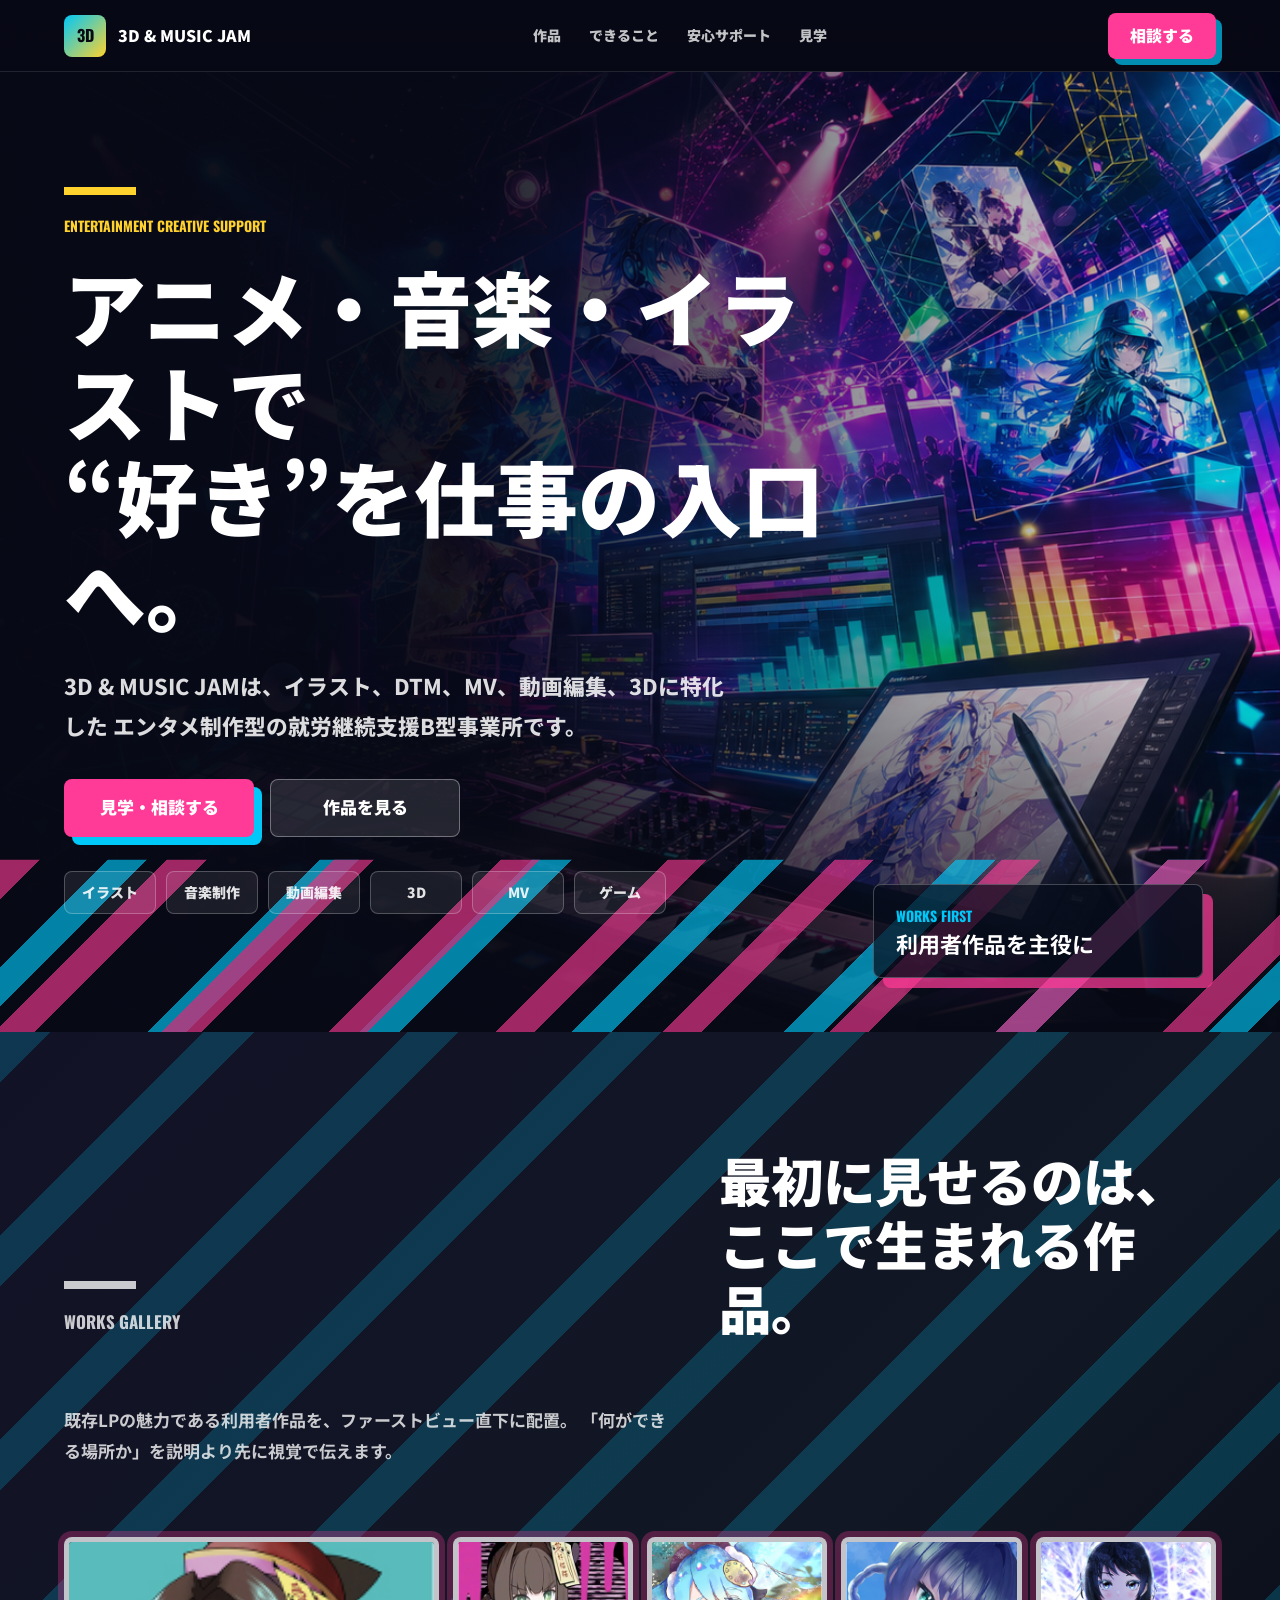
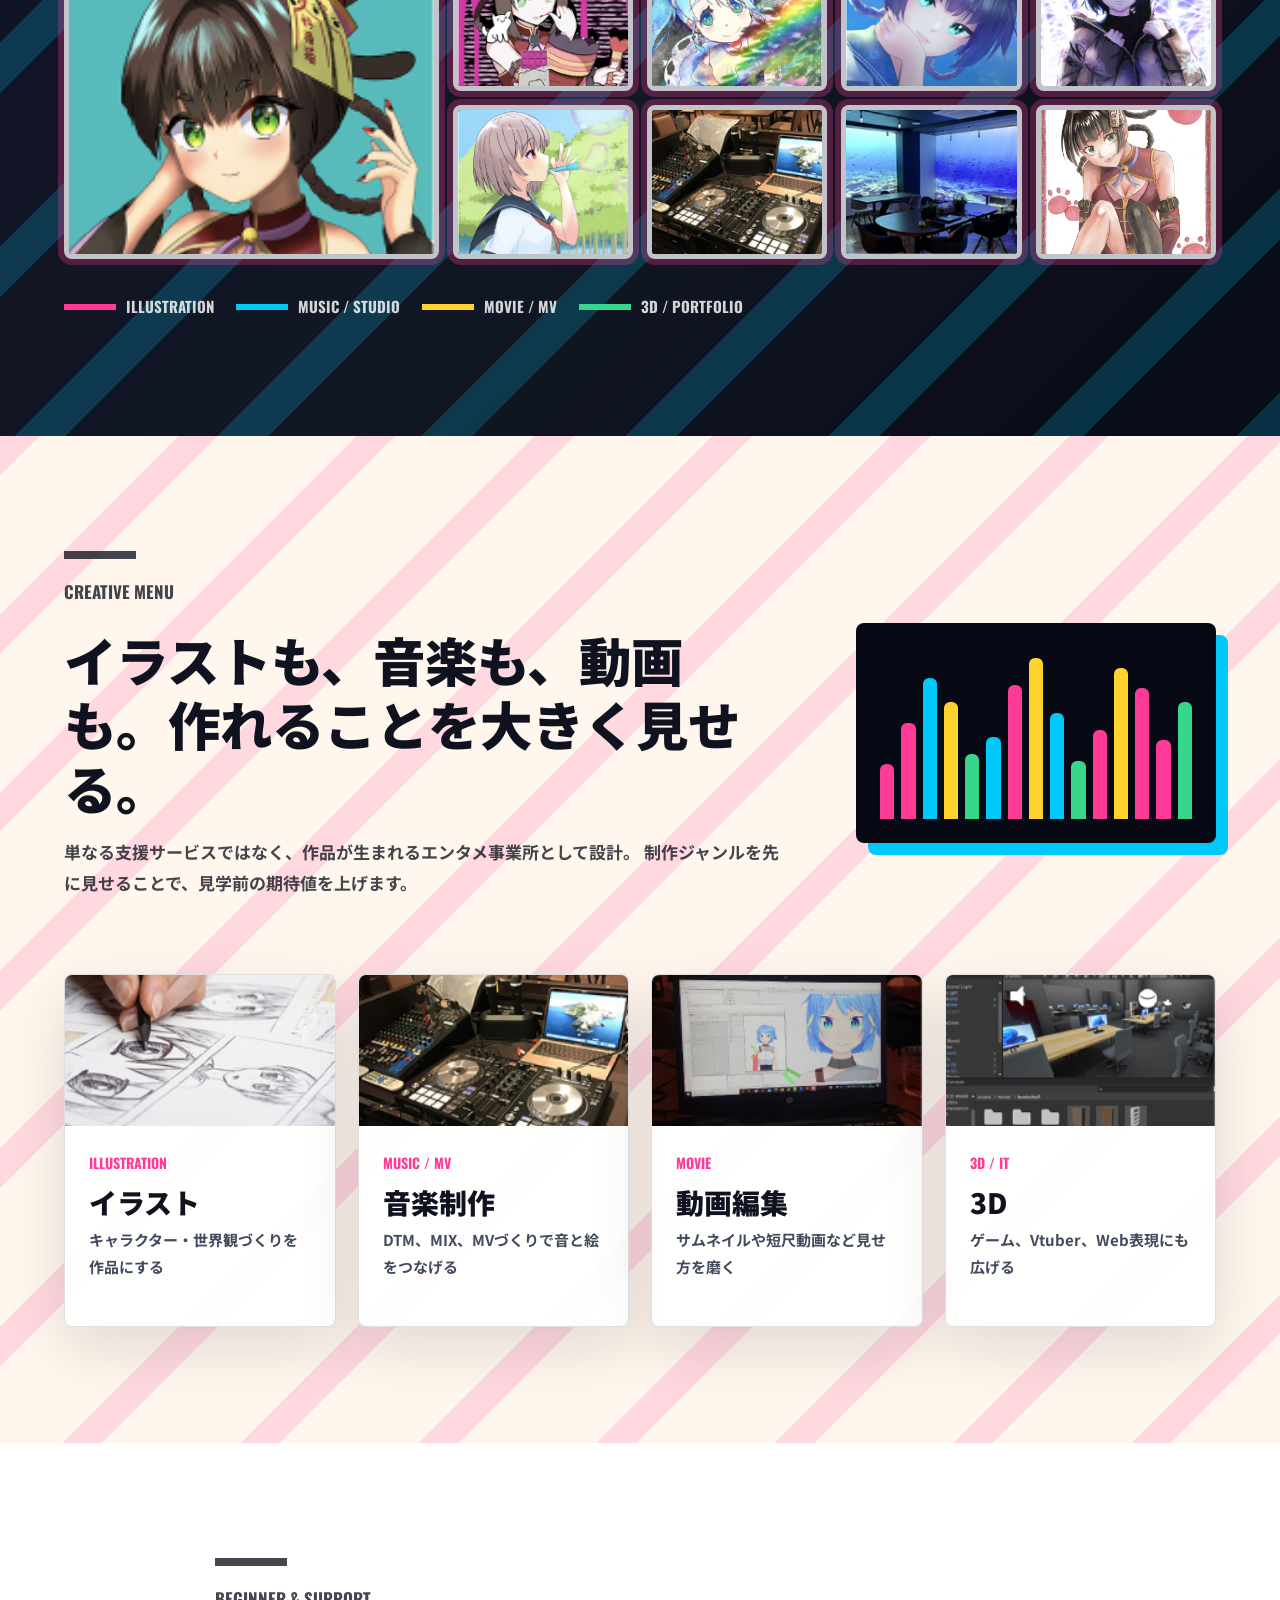
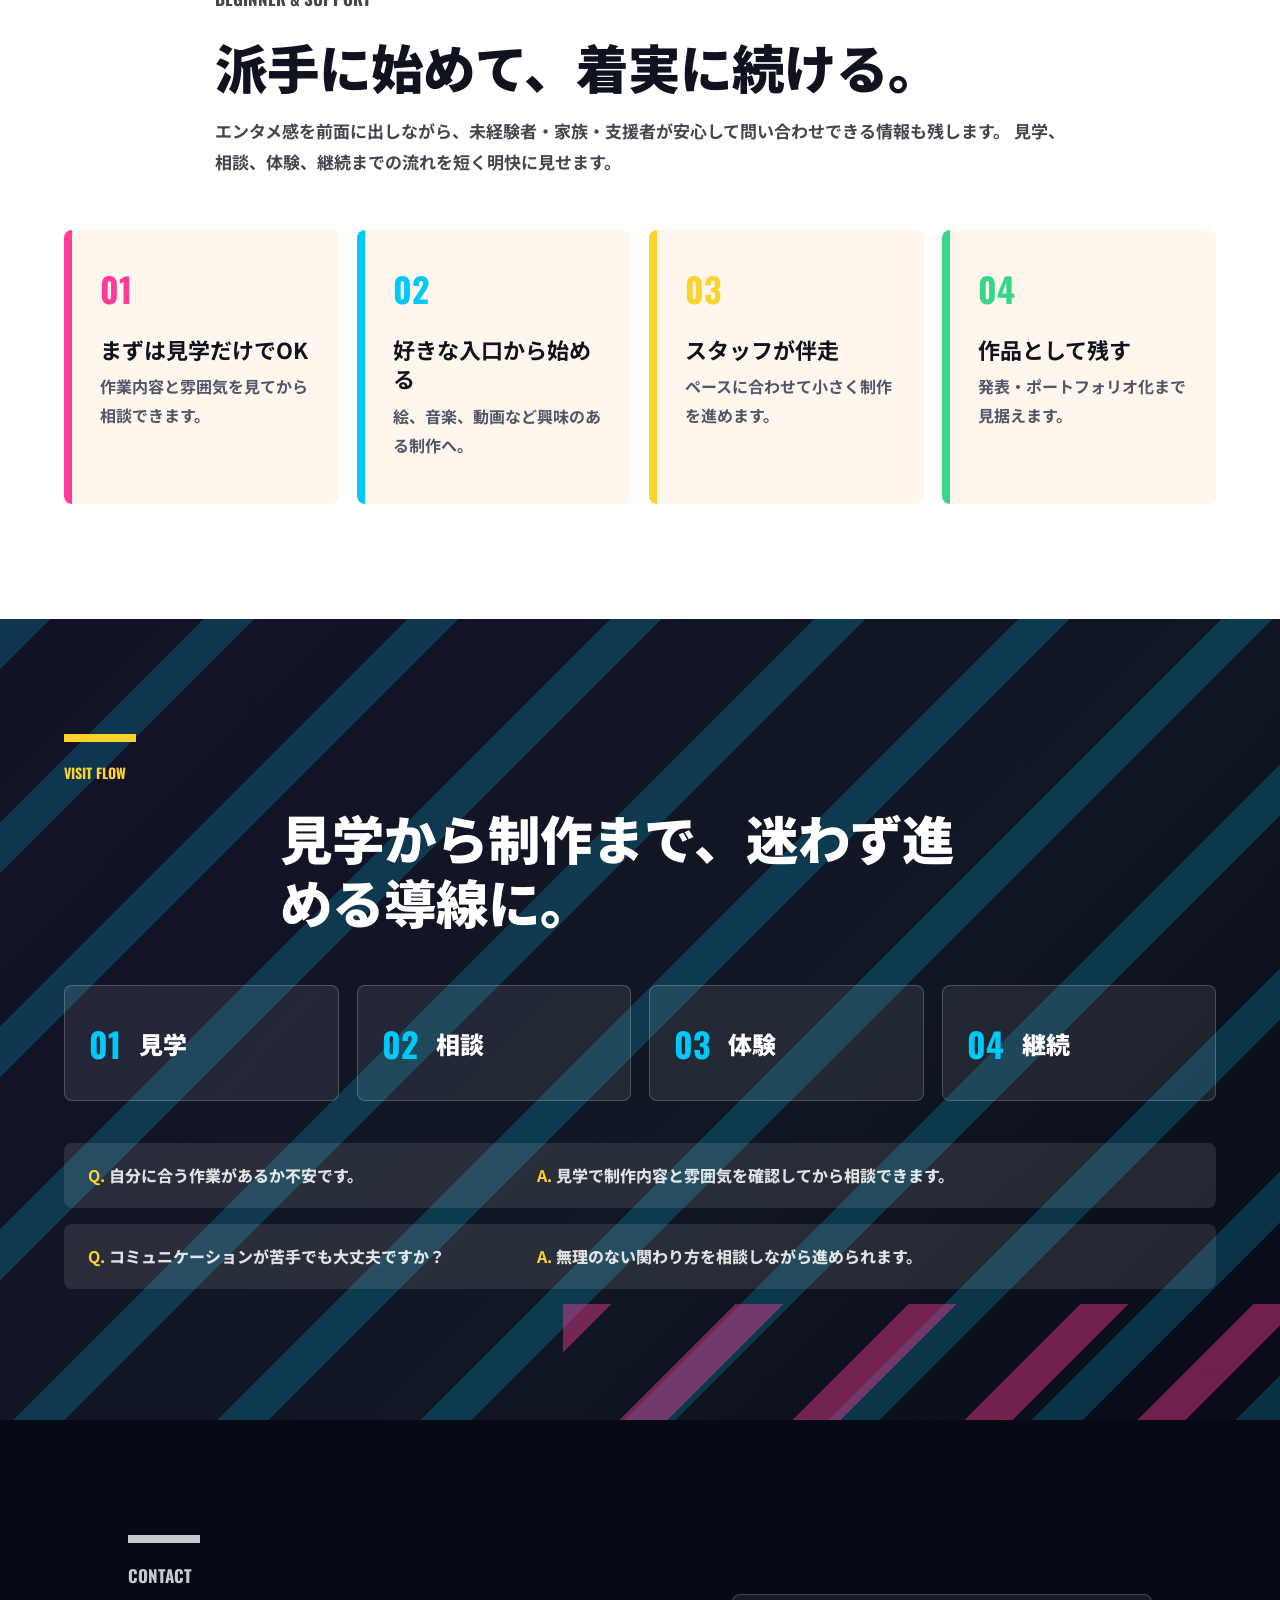
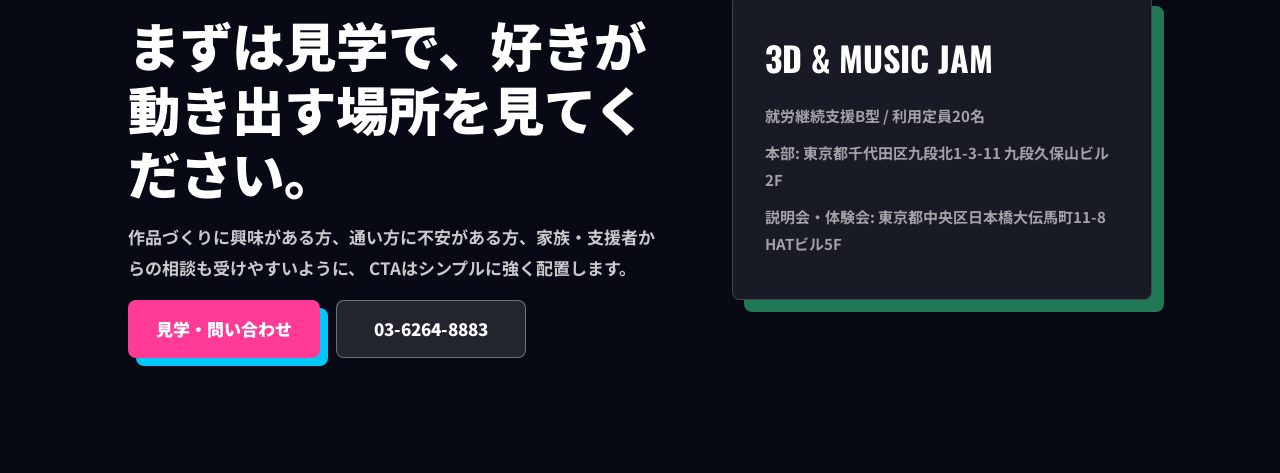
==== lp/index.html @ 881ea9aa "Add Music Jam LP assets and banners" ====
<!doctype html>
<html lang="ja">
  <head>
    <meta charset="utf-8">
    <meta name="viewport" content="width=device-width, initial-scale=1">
    <title>3D & MUSIC JAM | エンタメ制作型 就労継続支援B型</title>
    <meta
      name="description"
      content="3D & MUSIC JAMは、イラスト・音楽制作・動画編集・3D・MV制作に取り組めるエンタメ制作型の就労継続支援B型事業所です。"
    >
    <link rel="preconnect" href="https://fonts.googleapis.com">
    <link rel="preconnect" href="https://fonts.gstatic.com" crossorigin>
    <link
      href="https://fonts.googleapis.com/css2?family=Noto+Sans+JP:wght@500;700;900&family=Oswald:wght@600;700&display=swap"
      rel="stylesheet"
    >
    <link rel="stylesheet" href="./styles.css">
  </head>
  <body>
    <header class="site-header">
      <a class="brand" href="#top" aria-label="3D & MUSIC JAM トップへ">
        <span class="brand-mark">3D</span>
        <span>3D & MUSIC JAM</span>
      </a>
      <nav class="site-nav" aria-label="主要ナビゲーション">
        <a href="#works">作品</a>
        <a href="#creative">できること</a>
        <a href="#support">安心サポート</a>
        <a href="#contact">見学</a>
      </nav>
      <a class="header-cta" href="#contact">相談する</a>
    </header>

    <main id="top">
      <section class="hero" aria-labelledby="hero-title">
        <img
          class="hero-bg"
          src="./assets/hero-entertainment-image2.png"
          alt=""
          aria-hidden="true"
        >
        <div class="hero-shade" aria-hidden="true"></div>
        <div class="hero-grid" aria-hidden="true"></div>
        <div class="hero-inner">
          <p class="eyebrow">ENTERTAINMENT CREATIVE SUPPORT</p>
          <h1 id="hero-title">アニメ・音楽・イラストで<br>“好き”を仕事の入口へ。</h1>
          <p class="hero-lead">
            3D & MUSIC JAMは、イラスト、DTM、MV、動画編集、3Dに特化した
            エンタメ制作型の就労継続支援B型事業所です。
          </p>
          <div class="hero-actions">
            <a class="button button-primary" href="#contact">見学・相談する</a>
            <a class="button button-ghost" href="#works">作品を見る</a>
          </div>
          <ul class="hero-tags" aria-label="制作ジャンル">
            <li>イラスト</li>
            <li>音楽制作</li>
            <li>動画編集</li>
            <li>3D</li>
            <li>MV</li>
            <li>ゲーム</li>
          </ul>
        </div>
        <div class="hero-proof" aria-label="LP改良ポイント">
          <span>WORKS FIRST</span>
          <strong>利用者作品を主役に</strong>
        </div>
      </section>

      <section id="works" class="section section-dark works-section" aria-labelledby="works-title">
        <div class="section-head">
          <p class="eyebrow cyan">WORKS GALLERY</p>
          <h2 id="works-title">最初に見せるのは、ここで生まれる作品。</h2>
          <p>
            既存LPの魅力である利用者作品を、ファーストビュー直下に配置。
            「何ができる場所か」を説明より先に視覚で伝えます。
          </p>
        </div>
        <div class="works-grid">
          <img class="work large" src="../assets/musicjam/pc_area04_1.jpg" alt="利用者作品のキャラクターイラスト">
          <img src="../assets/musicjam/pc_area04_2.jpg" alt="利用者作品のイラスト">
          <img src="../assets/musicjam/pc_area04_3.jpg" alt="利用者作品の水彩調イラスト">
          <img src="../assets/musicjam/pc_area04_4.jpg" alt="利用者作品のキャラクターイラスト">
          <img src="../assets/musicjam/pc_area04_5.jpg" alt="利用者作品の人物イラスト">
          <img src="../assets/musicjam/pc_area04_6.jpg" alt="利用者作品のキャラクターイラスト">
          <img src="../assets/musicjam/pc_area05_5.jpg" alt="音楽制作機材の写真">
          <img src="../assets/musicjam/pc_area05_9.jpg" alt="プロジェクション映像の作品例">
          <img src="../assets/musicjam/pc_area05_img2.jpg" alt="3D制作画面の写真">
        </div>
        <div class="legend">
          <span class="pink"></span>ILLUSTRATION
          <span class="cyan"></span>MUSIC / STUDIO
          <span class="yellow"></span>MOVIE / MV
          <span class="green"></span>3D / PORTFOLIO
        </div>
      </section>

      <section id="creative" class="section section-light" aria-labelledby="creative-title">
        <div class="split">
          <div>
            <p class="eyebrow pink">CREATIVE MENU</p>
            <h2 id="creative-title">イラストも、音楽も、動画も。作れることを大きく見せる。</h2>
            <p>
              単なる支援サービスではなく、作品が生まれるエンタメ事業所として設計。
              制作ジャンルを先に見せることで、見学前の期待値を上げます。
            </p>
          </div>
          <div class="signal-panel" aria-hidden="true">
            <span></span><span></span><span></span><span></span><span></span>
            <span></span><span></span><span></span><span></span><span></span>
            <span></span><span></span><span></span><span></span><span></span>
          </div>
        </div>
        <div class="menu-grid">
          <article class="menu-card">
            <img src="../assets/musicjam/pc_area05_1.jpg" alt="イラスト制作の作品例">
            <p>ILLUSTRATION</p>
            <h3>イラスト</h3>
            <span>キャラクター・世界観づくりを作品にする</span>
          </article>
          <article class="menu-card">
            <img src="../assets/musicjam/pc_area05_5.jpg" alt="音楽制作機材">
            <p>MUSIC / MV</p>
            <h3>音楽制作</h3>
            <span>DTM、MIX、MVづくりで音と絵をつなげる</span>
          </article>
          <article class="menu-card">
            <img src="../assets/musicjam/pc_area05_4.jpg" alt="動画編集のイメージ">
            <p>MOVIE</p>
            <h3>動画編集</h3>
            <span>サムネイルや短尺動画など見せ方を磨く</span>
          </article>
          <article class="menu-card">
            <img src="../assets/musicjam/pc_area05_7.jpg" alt="3D制作の画面">
            <p>3D / IT</p>
            <h3>3D</h3>
            <span>ゲーム、Vtuber、Web表現にも広げる</span>
          </article>
        </div>
      </section>

      <section id="support" class="section support-section" aria-labelledby="support-title">
        <div class="support-copy">
          <p class="eyebrow green">BEGINNER & SUPPORT</p>
          <h2 id="support-title">派手に始めて、着実に続ける。</h2>
          <p>
            エンタメ感を前面に出しながら、未経験者・家族・支援者が安心して問い合わせできる情報も残します。
            見学、相談、体験、継続までの流れを短く明快に見せます。
          </p>
        </div>
        <div class="steps">
          <article>
            <span>01</span>
            <h3>まずは見学だけでOK</h3>
            <p>作業内容と雰囲気を見てから相談できます。</p>
          </article>
          <article>
            <span>02</span>
            <h3>好きな入口から始める</h3>
            <p>絵、音楽、動画など興味のある制作へ。</p>
          </article>
          <article>
            <span>03</span>
            <h3>スタッフが伴走</h3>
            <p>ペースに合わせて小さく制作を進めます。</p>
          </article>
          <article>
            <span>04</span>
            <h3>作品として残す</h3>
            <p>発表・ポートフォリオ化まで見据えます。</p>
          </article>
        </div>
      </section>

      <section class="section section-dark flow-section" aria-labelledby="flow-title">
        <p class="eyebrow yellow">VISIT FLOW</p>
        <h2 id="flow-title">見学から制作まで、迷わず進める導線に。</h2>
        <div class="flow-row" aria-label="見学から継続までの流れ">
          <div><span>01</span>見学</div>
          <div><span>02</span>相談</div>
          <div><span>03</span>体験</div>
          <div><span>04</span>継続</div>
        </div>
        <div class="faq-strip">
          <p><strong>Q.</strong> 自分に合う作業があるか不安です。</p>
          <p><strong>A.</strong> 見学で制作内容と雰囲気を確認してから相談できます。</p>
        </div>
        <div class="faq-strip">
          <p><strong>Q.</strong> コミュニケーションが苦手でも大丈夫ですか？</p>
          <p><strong>A.</strong> 無理のない関わり方を相談しながら進められます。</p>
        </div>
      </section>

      <section id="contact" class="section cta-section" aria-labelledby="contact-title">
        <div>
          <p class="eyebrow cyan">CONTACT</p>
          <h2 id="contact-title">まずは見学で、好きが動き出す場所を見てください。</h2>
          <p>
            作品づくりに興味がある方、通い方に不安がある方、家族・支援者からの相談も受けやすいように、
            CTAはシンプルに強く配置します。
          </p>
          <div class="hero-actions">
            <a class="button button-primary" href="https://musicjam.jp/#contact">見学・問い合わせ</a>
            <a class="button button-ghost" href="tel:0362648883">03-6264-8883</a>
          </div>
        </div>
        <div class="access-box">
          <h3>3D & MUSIC JAM</h3>
          <p>就労継続支援B型 / 利用定員20名</p>
          <p>本部: 東京都千代田区九段北1-3-11 九段久保山ビル2F</p>
          <p>説明会・体験会: 東京都中央区日本橋大伝馬町11-8 HATビル5F</p>
        </div>
      </section>
    </main>
  </body>
</html>
---- lp/styles.css ----
:root {
  --ink: #10131f;
  --night: #070915;
  --night-2: #111022;
  --panel: #191b2d;
  --paper: #fff7ed;
  --white: #ffffff;
  --muted: #aeb5c6;
  --pink: #ff3b97;
  --cyan: #00c8f8;
  --yellow: #ffd22e;
  --green: #36d78b;
  --orange: #ff7a35;
  --violet: #7957ff;
  --max: 1180px;
}

* {
  box-sizing: border-box;
}

html {
  scroll-behavior: smooth;
}

body {
  margin: 0;
  color: var(--ink);
  background: var(--night);
  font-family: "Noto Sans JP", system-ui, sans-serif;
  line-height: 1.8;
}

img {
  display: block;
  max-width: 100%;
}

a {
  color: inherit;
  text-decoration: none;
}

.site-header {
  position: sticky;
  top: 0;
  z-index: 20;
  display: flex;
  align-items: center;
  justify-content: space-between;
  gap: 24px;
  min-height: 72px;
  padding: 0 5vw;
  color: var(--white);
  background: rgba(7, 9, 21, 0.86);
  border-bottom: 1px solid rgba(255, 255, 255, 0.11);
  backdrop-filter: blur(18px);
}

.brand {
  display: inline-flex;
  align-items: center;
  gap: 12px;
  font-weight: 900;
  letter-spacing: 0;
}

.brand-mark {
  display: grid;
  place-items: center;
  width: 42px;
  height: 42px;
  color: var(--night);
  background: linear-gradient(135deg, var(--cyan), var(--yellow));
  border-radius: 8px;
  font-family: "Oswald", sans-serif;
}

.site-nav {
  display: flex;
  align-items: center;
  gap: 28px;
  color: rgba(255, 255, 255, 0.76);
  font-size: 14px;
  font-weight: 900;
}

.site-nav a:hover {
  color: var(--white);
}

.header-cta {
  display: inline-flex;
  align-items: center;
  justify-content: center;
  min-height: 46px;
  padding: 0 22px;
  border-radius: 8px;
  background: var(--pink);
  color: var(--white);
  font-weight: 900;
  box-shadow: 6px 6px 0 rgba(0, 200, 248, 0.7);
}

.hero {
  position: relative;
  min-height: calc(88svh - 72px);
  overflow: hidden;
  color: var(--white);
  background: var(--night);
}

.hero-bg {
  position: absolute;
  inset: 0;
  width: 100%;
  height: 100%;
  object-fit: cover;
  object-position: center right;
}

.hero-shade {
  position: absolute;
  inset: 0;
  background:
    linear-gradient(90deg, rgba(7, 9, 21, 0.99) 0%, rgba(7, 9, 21, 0.94) 35%, rgba(7, 9, 21, 0.42) 67%, rgba(7, 9, 21, 0.12) 100%),
    linear-gradient(0deg, rgba(7, 9, 21, 0.95) 0%, rgba(7, 9, 21, 0) 36%);
}

.hero-grid {
  position: absolute;
  inset: auto 0 0;
  height: 28%;
  background:
    repeating-linear-gradient(135deg, rgba(255, 59, 151, 0.78) 0 28px, transparent 28px 118px),
    repeating-linear-gradient(135deg, transparent 0 76px, rgba(0, 200, 248, 0.82) 76px 104px, transparent 104px 150px);
  opacity: 0.78;
  transform: translateY(36%);
}

.hero-inner {
  position: relative;
  z-index: 2;
  width: min(var(--max), 90vw);
  padding: clamp(80px, 9vw, 136px) 0 118px;
  margin: 0 auto;
}

.eyebrow {
  position: relative;
  margin: 0 0 20px;
  color: var(--yellow);
  font-family: "Oswald", sans-serif;
  font-size: 14px;
  font-weight: 700;
  letter-spacing: 0;
  text-transform: uppercase;
}

.eyebrow::before {
  display: block;
  width: 72px;
  height: 8px;
  margin-bottom: 18px;
  background: currentColor;
  content: "";
}

.cyan {
  color: var(--cyan);
}

.pink {
  color: var(--pink);
}

.yellow {
  color: var(--yellow);
}

.green {
  color: var(--green);
}

h1,
h2,
h3,
p {
  margin-top: 0;
}

h1 {
  max-width: 760px;
  margin-bottom: 28px;
  font-size: clamp(44px, 6.4vw, 90px);
  line-height: 1.16;
  font-weight: 900;
}

.hero-lead {
  max-width: 670px;
  margin-bottom: 34px;
  color: rgba(255, 255, 255, 0.86);
  font-size: clamp(18px, 1.7vw, 24px);
  font-weight: 800;
}

.hero-actions {
  display: flex;
  flex-wrap: wrap;
  gap: 16px;
  align-items: center;
}

.button {
  display: inline-flex;
  align-items: center;
  justify-content: center;
  min-height: 58px;
  min-width: 190px;
  padding: 0 28px;
  border-radius: 8px;
  font-size: 17px;
  font-weight: 900;
  transition: transform 160ms ease, box-shadow 160ms ease, background 160ms ease;
}

.button:hover {
  transform: translate(-2px, -2px);
}

.button-primary {
  color: var(--white);
  background: var(--pink);
  box-shadow: 8px 8px 0 var(--cyan);
}

.button-ghost {
  color: var(--white);
  background: rgba(255, 255, 255, 0.11);
  border: 1px solid rgba(255, 255, 255, 0.35);
}

.hero-tags {
  display: flex;
  flex-wrap: wrap;
  gap: 10px;
  max-width: 680px;
  padding: 0;
  margin: 34px 0 0;
  list-style: none;
}

.hero-tags li {
  min-width: 92px;
  padding: 8px 14px;
  border: 1px solid rgba(255, 255, 255, 0.24);
  border-radius: 8px;
  color: rgba(255, 255, 255, 0.88);
  background: rgba(255, 255, 255, 0.08);
  font-size: 14px;
  font-weight: 900;
  text-align: center;
}

.hero-proof {
  position: absolute;
  right: 6vw;
  bottom: 54px;
  z-index: 3;
  width: min(330px, 34vw);
  padding: 18px 22px;
  border: 1px solid rgba(255, 255, 255, 0.24);
  border-radius: 8px;
  color: var(--white);
  background: rgba(8, 13, 28, 0.72);
  box-shadow: 10px 10px 0 rgba(255, 59, 151, 0.72);
}

.hero-proof span {
  display: block;
  color: var(--cyan);
  font-family: "Oswald", sans-serif;
  font-size: 14px;
  font-weight: 700;
}

.hero-proof strong {
  display: block;
  font-size: 22px;
  line-height: 1.4;
}

.section {
  position: relative;
  padding: clamp(76px, 9vw, 132px) 5vw;
}

.section-dark {
  color: var(--white);
  background:
    repeating-linear-gradient(135deg, rgba(0, 200, 248, 0.2) 0 36px, transparent 36px 144px),
    linear-gradient(135deg, #121226 0%, #111724 58%, #090b16 100%);
}

.section-light {
  color: var(--ink);
  background:
    repeating-linear-gradient(135deg, rgba(255, 59, 151, 0.16) 0 28px, transparent 28px 126px),
    var(--paper);
}

.section-head,
.split,
.support-copy,
.flow-section > .eyebrow,
.flow-section > h2,
.cta-section {
  width: min(var(--max), 90vw);
  margin-right: auto;
  margin-left: auto;
}

.section-head {
  display: grid;
  grid-template-columns: minmax(0, 1.1fr) minmax(300px, 0.9fr);
  gap: 48px;
  align-items: end;
  margin-bottom: 54px;
}

.section h2 {
  margin-bottom: 18px;
  font-size: clamp(34px, 4.1vw, 64px);
  line-height: 1.22;
  font-weight: 900;
}

.section-head p,
.split p,
.support-copy p,
.cta-section p {
  color: inherit;
  opacity: 0.78;
  font-size: 17px;
  font-weight: 700;
}

.works-grid {
  width: min(1280px, 90vw);
  margin: 0 auto;
  display: grid;
  grid-template-columns: repeat(6, 1fr);
  grid-auto-rows: 154px;
  gap: 14px;
}

.works-grid img {
  width: 100%;
  height: 100%;
  object-fit: cover;
  border: 5px solid rgba(255, 255, 255, 0.74);
  border-radius: 8px;
  background: var(--panel);
  box-shadow: 0 0 0 6px rgba(255, 59, 151, 0.28);
}

.works-grid .large {
  grid-column: span 2;
  grid-row: span 2;
}

.legend {
  display: flex;
  flex-wrap: wrap;
  gap: 22px;
  align-items: center;
  width: min(1280px, 90vw);
  margin: 34px auto 0;
  color: rgba(255, 255, 255, 0.82);
  font-family: "Oswald", sans-serif;
  font-size: 15px;
  font-weight: 700;
}

.legend span {
  width: 52px;
  height: 6px;
  margin-right: -12px;
  background: currentColor;
}

.legend .pink {
  background: var(--pink);
}

.legend .cyan {
  background: var(--cyan);
}

.legend .yellow {
  background: var(--yellow);
}

.legend .green {
  background: var(--green);
}

.split {
  display: grid;
  grid-template-columns: minmax(0, 1fr) 360px;
  gap: 72px;
  align-items: center;
  margin-bottom: 58px;
}

.signal-panel {
  display: grid;
  grid-template-columns: repeat(15, 1fr);
  align-items: end;
  gap: 7px;
  height: 220px;
  padding: 24px;
  border-radius: 8px;
  background: var(--night);
  box-shadow: 12px 12px 0 var(--cyan);
}

.signal-panel span {
  border-radius: 6px 6px 0 0;
  background: var(--pink);
}

.signal-panel span:nth-child(3n) {
  background: var(--cyan);
}

.signal-panel span:nth-child(4n) {
  background: var(--yellow);
}

.signal-panel span:nth-child(5n) {
  background: var(--green);
}

.signal-panel span:nth-child(1) { height: 32%; }
.signal-panel span:nth-child(2) { height: 56%; }
.signal-panel span:nth-child(3) { height: 82%; }
.signal-panel span:nth-child(4) { height: 68%; }
.signal-panel span:nth-child(5) { height: 38%; }
.signal-panel span:nth-child(6) { height: 48%; }
.signal-panel span:nth-child(7) { height: 78%; }
.signal-panel span:nth-child(8) { height: 94%; }
.signal-panel span:nth-child(9) { height: 62%; }
.signal-panel span:nth-child(10) { height: 34%; }
.signal-panel span:nth-child(11) { height: 52%; }
.signal-panel span:nth-child(12) { height: 88%; }
.signal-panel span:nth-child(13) { height: 76%; }
.signal-panel span:nth-child(14) { height: 46%; }
.signal-panel span:nth-child(15) { height: 68%; }

.menu-grid {
  width: min(var(--max), 90vw);
  margin: 0 auto;
  display: grid;
  grid-template-columns: repeat(4, minmax(0, 1fr));
  gap: 22px;
}

.menu-card {
  overflow: hidden;
  border: 1px solid rgba(16, 19, 31, 0.13);
  border-radius: 8px;
  background: rgba(255, 255, 255, 0.92);
  box-shadow: 0 22px 60px rgba(16, 19, 31, 0.12);
}

.menu-card img {
  width: 100%;
  aspect-ratio: 16 / 9;
  object-fit: cover;
}

.menu-card p,
.menu-card h3,
.menu-card span {
  margin-right: 24px;
  margin-left: 24px;
}

.menu-card p {
  margin-top: 24px;
  margin-bottom: 10px;
  color: var(--pink);
  font-family: "Oswald", sans-serif;
  font-size: 14px;
  font-weight: 700;
}

.menu-card h3 {
  margin-bottom: 6px;
  font-size: 28px;
  line-height: 1.25;
  font-weight: 900;
}

.menu-card span {
  display: block;
  min-height: 74px;
  margin-bottom: 26px;
  color: #424a5d;
  font-size: 15px;
  font-weight: 700;
}

.support-section {
  background: var(--white);
}

.support-copy {
  max-width: 850px;
  margin-bottom: 52px;
}

.steps {
  display: grid;
  grid-template-columns: repeat(4, minmax(0, 1fr));
  gap: 18px;
  width: min(var(--max), 90vw);
  margin: 0 auto;
}

.steps article {
  min-height: 220px;
  padding: 28px;
  border-left: 8px solid var(--pink);
  border-radius: 8px;
  background: #fff7ed;
}

.steps article:nth-child(2) {
  border-color: var(--cyan);
}

.steps article:nth-child(3) {
  border-color: var(--yellow);
}

.steps article:nth-child(4) {
  border-color: var(--green);
}

.steps span {
  display: block;
  margin-bottom: 16px;
  color: var(--pink);
  font-family: "Oswald", sans-serif;
  font-size: 34px;
  font-weight: 700;
}

.steps article:nth-child(2) span {
  color: var(--cyan);
}

.steps article:nth-child(3) span {
  color: var(--yellow);
}

.steps article:nth-child(4) span {
  color: var(--green);
}

.steps h3 {
  margin-bottom: 8px;
  font-size: 22px;
  line-height: 1.35;
}

.steps p {
  color: #50576a;
  font-weight: 700;
}

.flow-section {
  overflow: hidden;
}

.flow-section::after {
  position: absolute;
  right: -8vw;
  bottom: -74px;
  width: 64vw;
  height: 190px;
  background: repeating-linear-gradient(135deg, rgba(255, 59, 151, 0.42) 0 34px, transparent 34px 122px);
  content: "";
}

.flow-section h2 {
  max-width: 720px;
  margin-bottom: 52px;
}

.flow-row {
  position: relative;
  z-index: 1;
  display: grid;
  grid-template-columns: repeat(4, minmax(0, 1fr));
  gap: 18px;
  width: min(var(--max), 90vw);
  margin: 0 auto 42px;
}

.flow-row div {
  display: flex;
  align-items: center;
  gap: 18px;
  min-height: 116px;
  padding: 24px;
  border: 1px solid rgba(255, 255, 255, 0.2);
  border-radius: 8px;
  background: rgba(255, 255, 255, 0.08);
  font-size: 24px;
  font-weight: 900;
}

.flow-row span {
  color: var(--cyan);
  font-family: "Oswald", sans-serif;
  font-size: 34px;
}

.faq-strip {
  position: relative;
  z-index: 1;
  display: grid;
  grid-template-columns: 0.9fr 1.4fr;
  gap: 28px;
  width: min(var(--max), 90vw);
  margin: 16px auto;
  padding: 18px 24px;
  border-radius: 8px;
  background: rgba(255, 255, 255, 0.1);
  color: rgba(255, 255, 255, 0.86);
  font-weight: 800;
}

.faq-strip p {
  margin: 0;
}

.faq-strip strong {
  color: var(--yellow);
}

.cta-section {
  display: grid;
  grid-template-columns: minmax(0, 1fr) 420px;
  gap: 64px;
  align-items: center;
  color: var(--white);
  background: var(--night);
}

.access-box {
  padding: 32px;
  border: 1px solid rgba(255, 255, 255, 0.18);
  border-radius: 8px;
  background: rgba(255, 255, 255, 0.07);
  box-shadow: 12px 12px 0 rgba(54, 215, 139, 0.54);
}

.access-box h3 {
  margin-bottom: 14px;
  font-family: "Oswald", sans-serif;
  font-size: 34px;
  letter-spacing: 0;
}

.access-box p {
  margin: 0 0 10px;
  color: rgba(255, 255, 255, 0.76);
  font-size: 15px;
  font-weight: 700;
}

@media (max-width: 920px) {
  .site-nav {
    display: none;
  }

  .hero {
    min-height: auto;
  }

  .hero-inner {
    padding-top: 78px;
  }

  .hero-shade {
    background:
      linear-gradient(90deg, rgba(7, 9, 21, 0.98) 0%, rgba(7, 9, 21, 0.88) 58%, rgba(7, 9, 21, 0.38) 100%),
      linear-gradient(0deg, rgba(7, 9, 21, 0.96) 0%, rgba(7, 9, 21, 0.18) 56%);
  }

  .hero-proof {
    position: relative;
    right: auto;
    bottom: auto;
    width: min(90vw, 360px);
    margin: -58px 5vw 42px auto;
  }

  .section-head,
  .split,
  .cta-section {
    grid-template-columns: 1fr;
  }

  .works-grid {
    grid-template-columns: repeat(3, 1fr);
    grid-auto-rows: 132px;
  }

  .menu-grid,
  .steps,
  .flow-row {
    grid-template-columns: repeat(2, minmax(0, 1fr));
  }

  .signal-panel {
    width: 100%;
  }

  .faq-strip {
    grid-template-columns: 1fr;
    gap: 8px;
  }
}

@media (max-width: 620px) {
  .site-header {
    min-height: 64px;
    padding: 0 18px;
  }

  .brand {
    font-size: 14px;
  }

  .brand-mark {
    width: 36px;
    height: 36px;
  }

  .header-cta {
    min-height: 40px;
    padding: 0 14px;
    font-size: 13px;
    box-shadow: 4px 4px 0 rgba(0, 200, 248, 0.7);
  }

  .hero-bg {
    object-position: 64% center;
  }

  .hero-inner {
    width: min(100% - 36px, var(--max));
    padding-bottom: 92px;
  }

  h1 {
    font-size: 42px;
  }

  .hero-lead {
    font-size: 17px;
  }

  .button {
    width: 100%;
    min-width: 0;
  }

  .hero-tags li {
    flex: 1 1 calc(50% - 10px);
  }

  .hero-proof {
    width: calc(100% - 36px);
    margin-right: 18px;
    margin-left: 18px;
  }

  .section {
    padding: 68px 18px;
  }

  .section-head,
  .split,
  .support-copy,
  .flow-section > .eyebrow,
  .flow-section > h2,
  .cta-section,
  .works-grid,
  .legend,
  .menu-grid,
  .steps,
  .flow-row,
  .faq-strip {
    width: 100%;
  }

  .works-grid {
    grid-template-columns: repeat(2, 1fr);
    grid-auto-rows: 118px;
    gap: 10px;
  }

  .works-grid .large {
    grid-column: span 2;
  }

  .menu-grid,
  .steps,
  .flow-row {
    grid-template-columns: 1fr;
  }

  .menu-card span {
    min-height: 0;
  }

  .signal-panel {
    height: 170px;
    padding: 18px;
  }

  .flow-row div {
    min-height: 88px;
  }

  .cta-section {
    gap: 42px;
  }
}
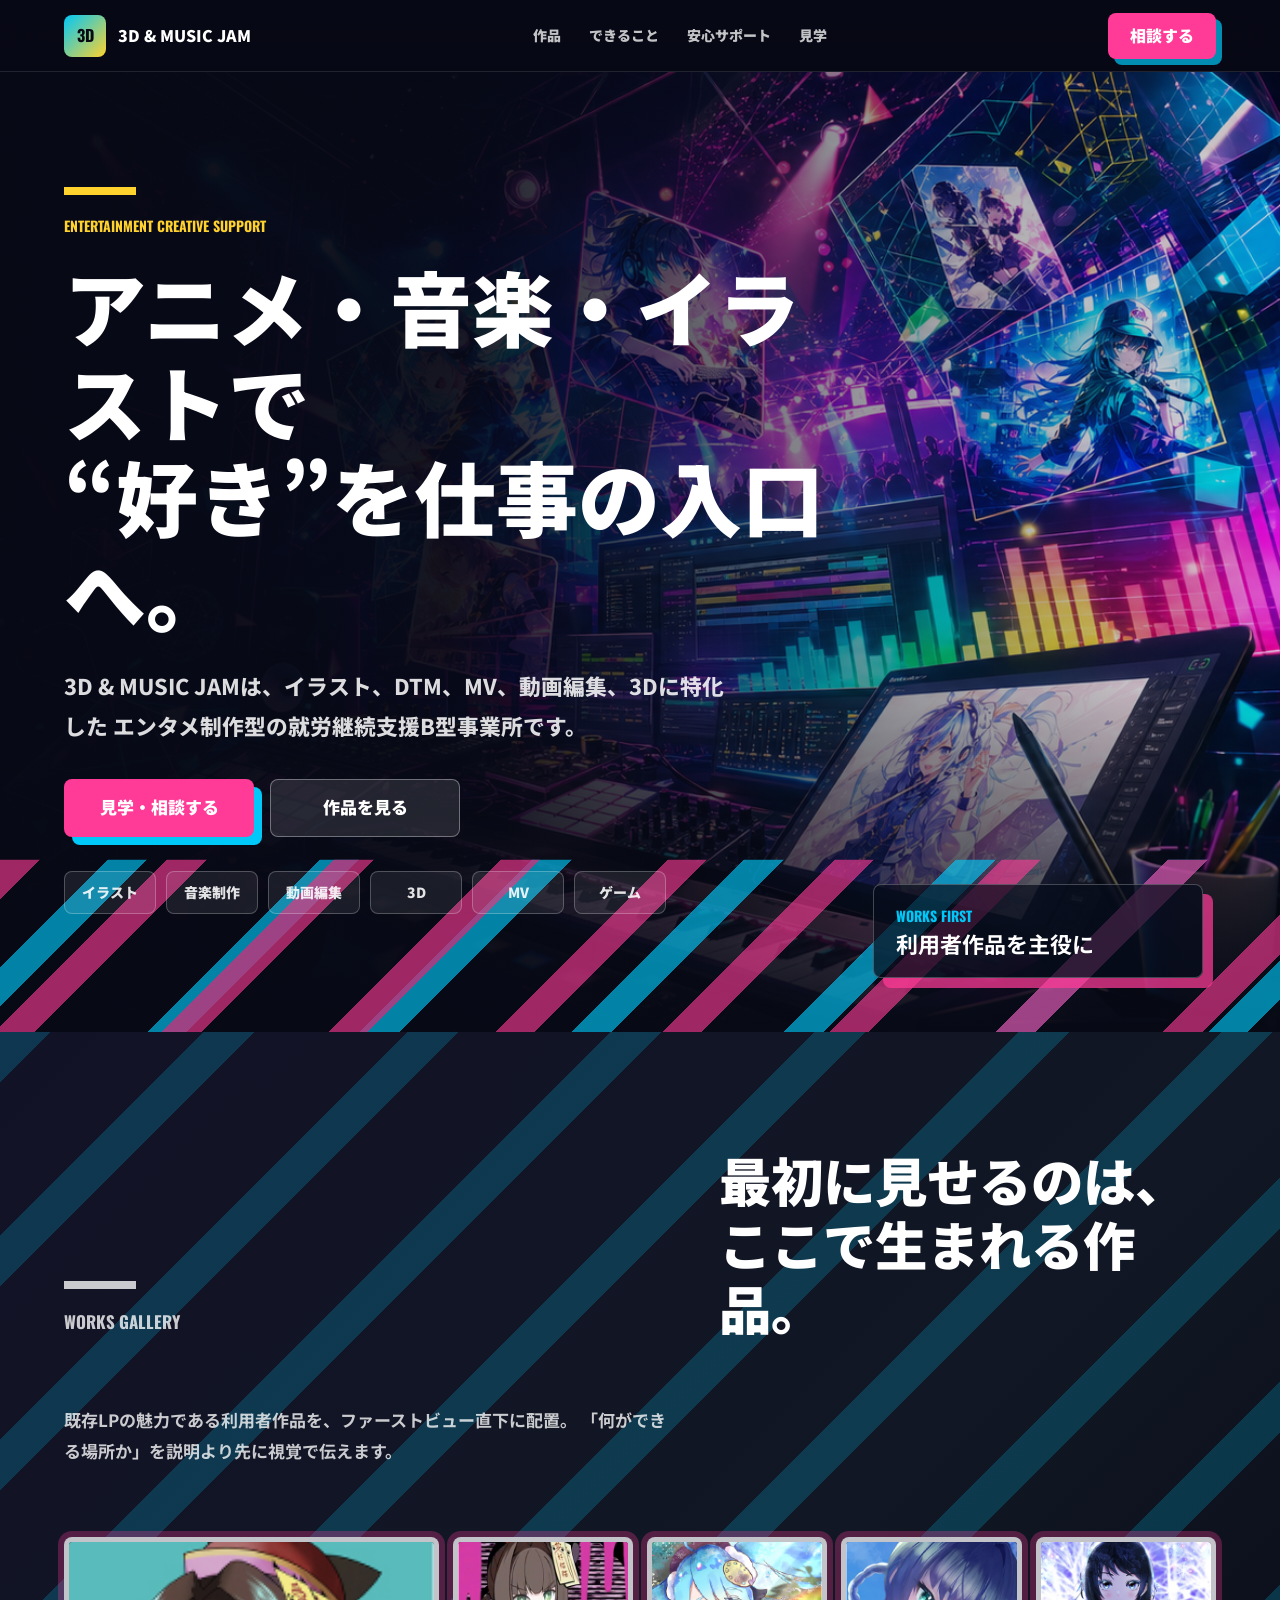
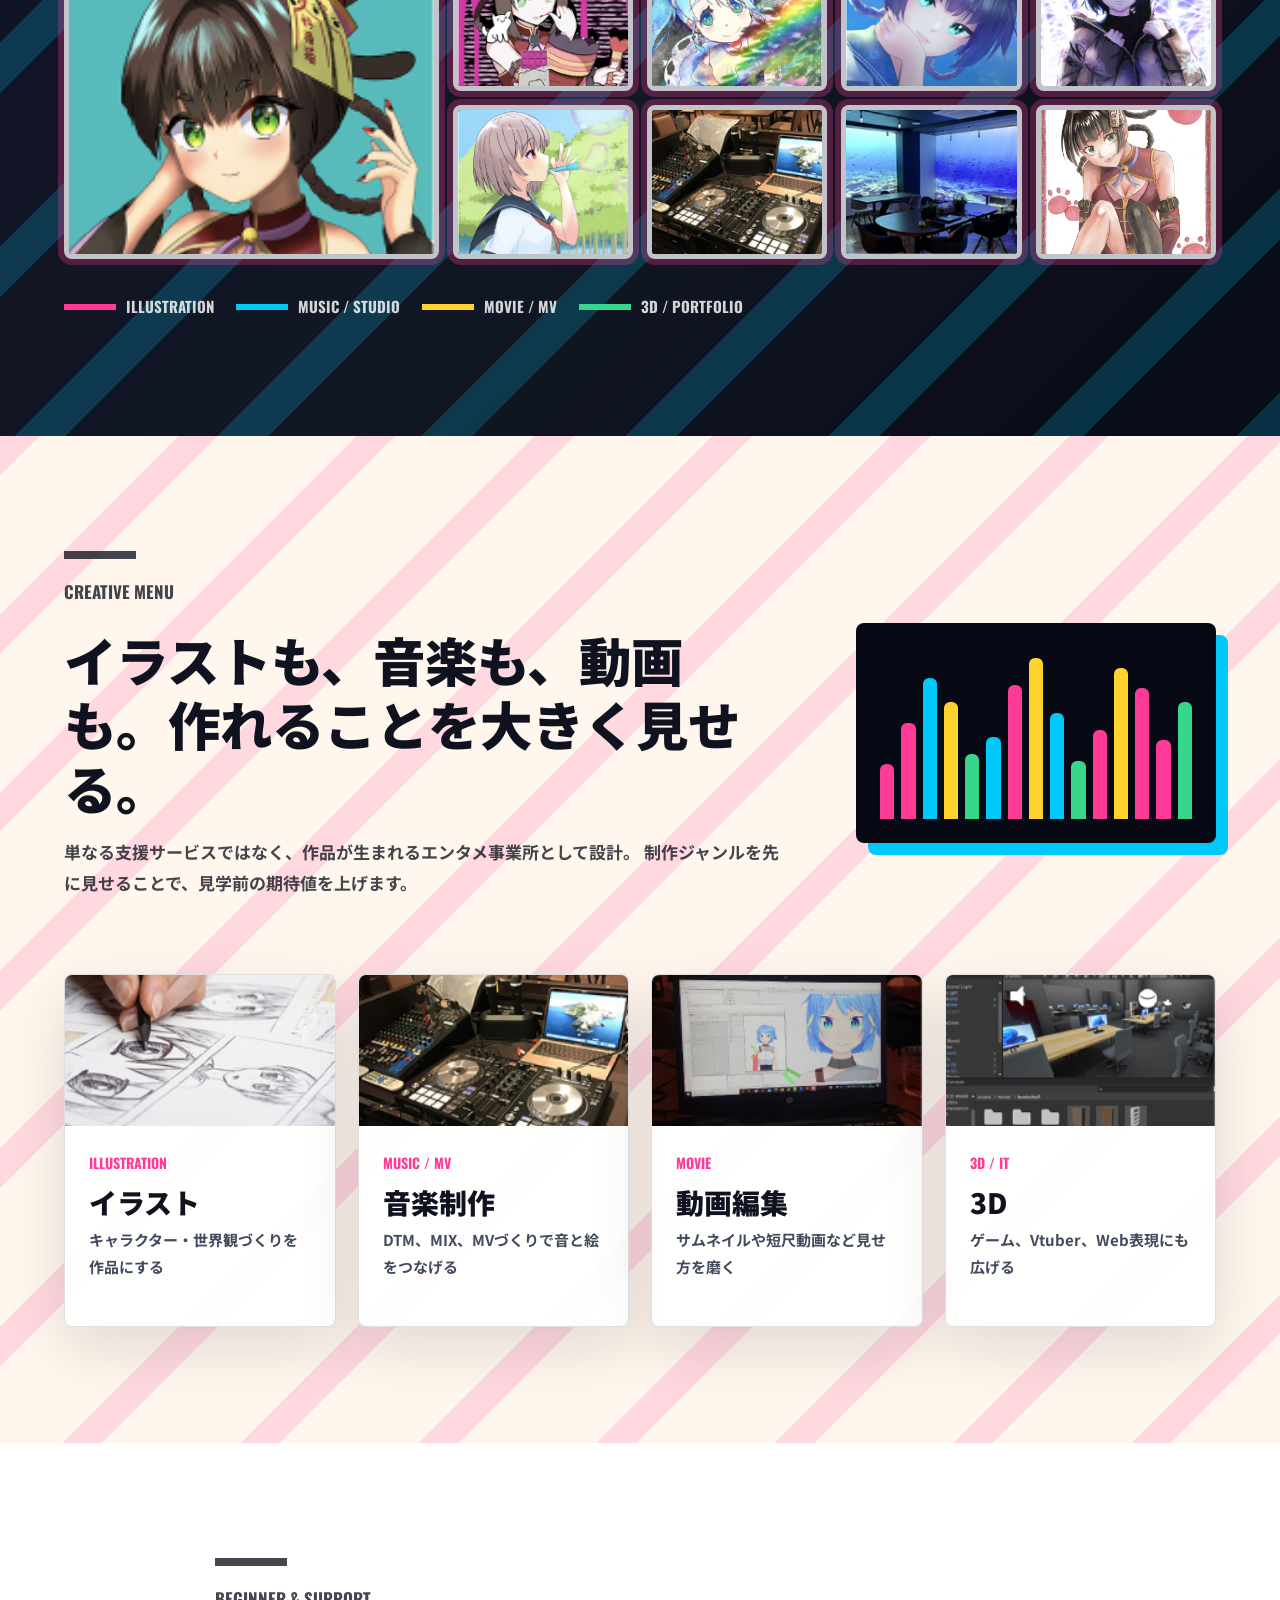
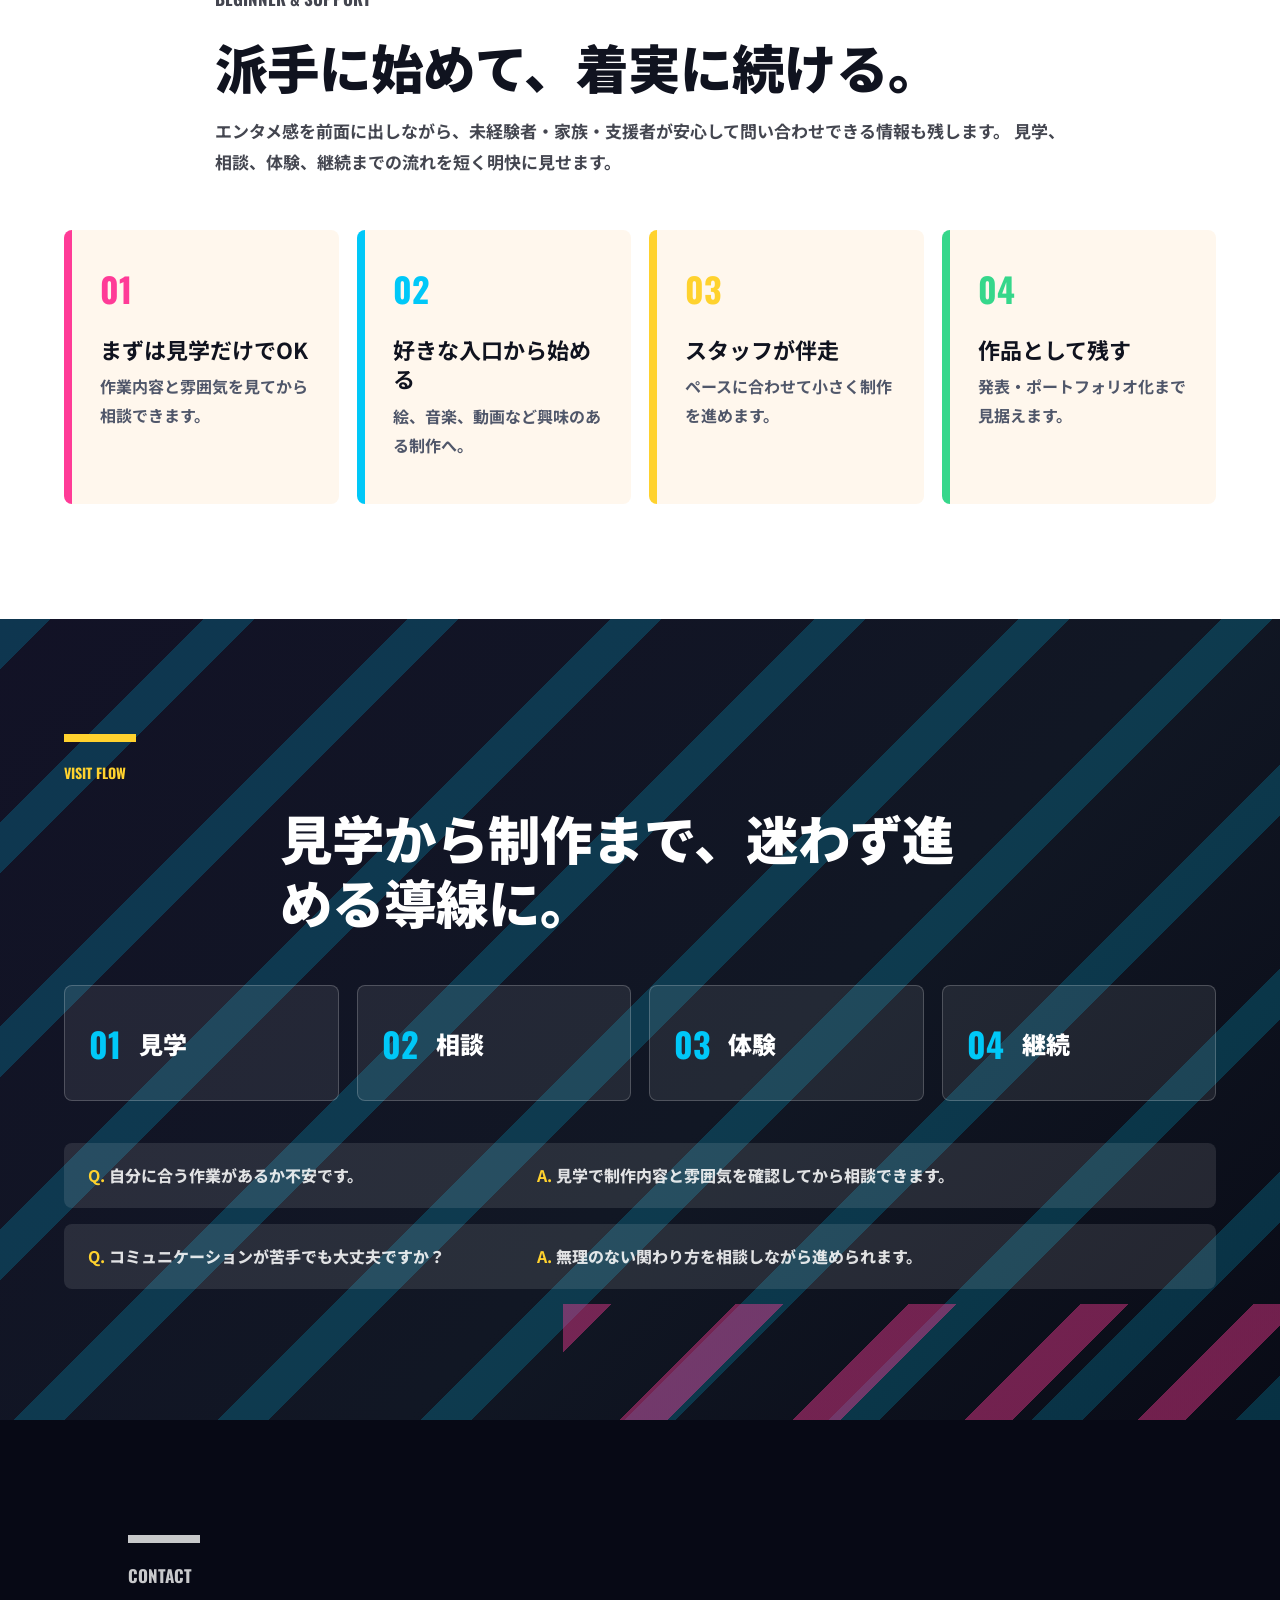
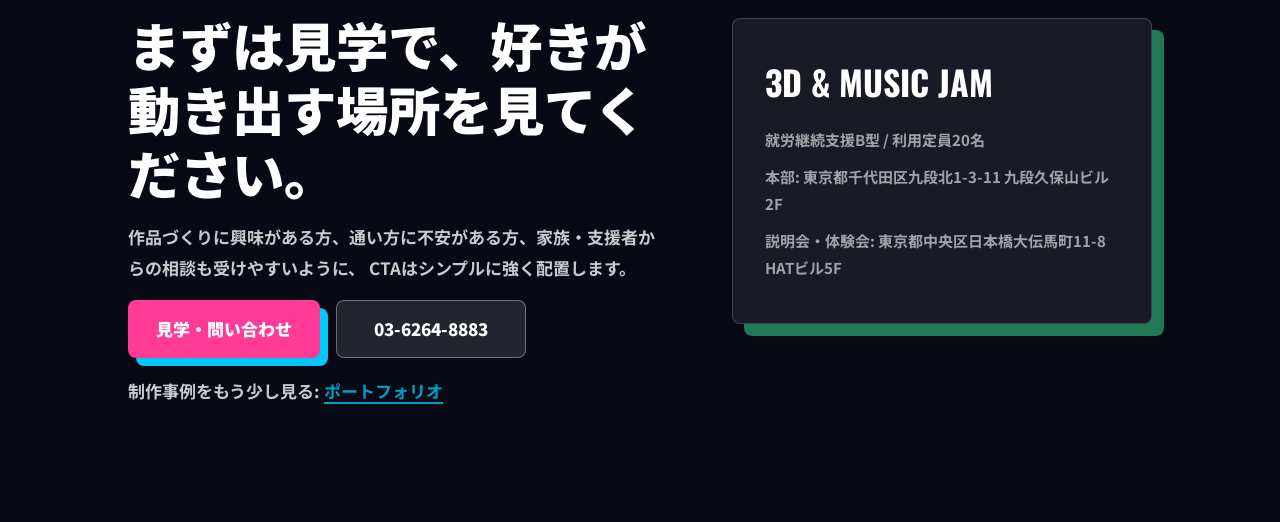
==== commit e029bdcb: "Update LP image showcase" ====
--- a/lp/index.html
+++ b/lp/index.html
@@ -203,6 +203,12 @@
             <a class="button button-primary" href="https://musicjam.jp/#contact">見学・問い合わせ</a>
             <a class="button button-ghost" href="tel:0362648883">03-6264-8883</a>
           </div>
+          <p class="portfolio-note">
+            制作事例をもう少し見る:
+            <a href="https://kazushinishiyama.github.io/portfolio/" target="_blank" rel="noreferrer">
+              ポートフォリオ
+            </a>
+          </p>
         </div>
         <div class="access-box">
           <h3>3D & MUSIC JAM</h3>
--- a/lp/styles.css
+++ b/lp/styles.css
@@ -212,6 +212,20 @@
   align-items: center;
 }
 
+.portfolio-note {
+  margin: 18px 0 0;
+  color: rgba(255, 255, 255, 0.68);
+  font-size: 14px;
+  font-weight: 800;
+}
+
+.portfolio-note a {
+  color: var(--cyan);
+  text-decoration: underline;
+  text-decoration-thickness: 2px;
+  text-underline-offset: 4px;
+}
+
 .button {
   display: inline-flex;
   align-items: center;
